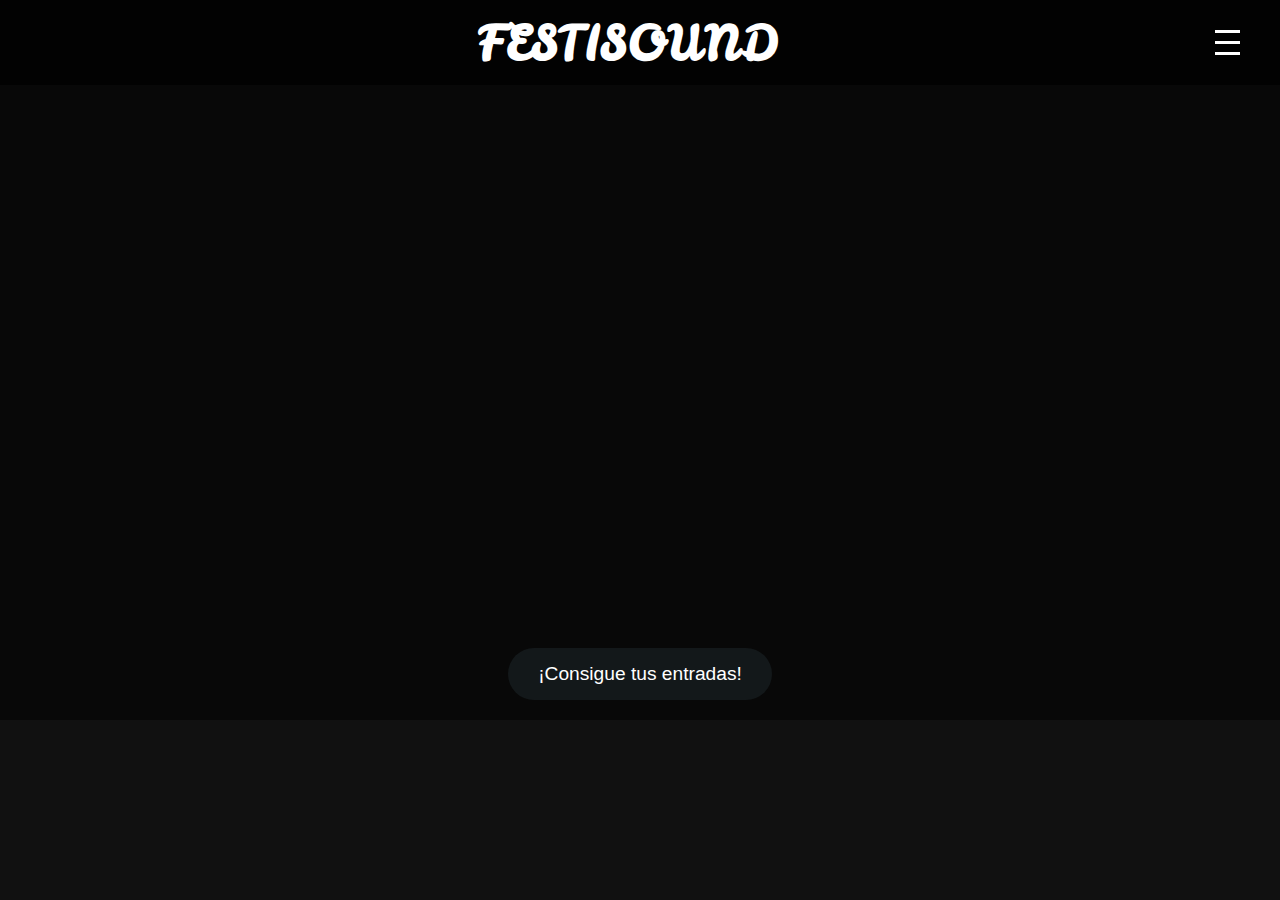
==== index.html @ f000fdb1 "html y css, seccion hero y header creado" ====
<!DOCTYPE html>
<html lang="es">
<head>
    <meta charset="UTF-8">
    <meta name="viewport" content="width=device-width, initial-scale=1.0">
    <title>Festisound Córdoba</title>
    <link rel="stylesheet" href="styles.css">
</head>
<body>
    <header>
        <nav>
            <div class="logo">
                <h1>FESTISOUND</h1>
            </div>
            <div class="menu-toggle" id="mobile-menu">
                <span class="bar"></span>
                <span class="bar"></span>
                <span class="bar"></span>
            </div>
            <ul class="nav-menu">
                <li><a href="#">INICIO</a></li>
                <li><a href="#">ARTISTAS</a></li>
                <li><a href="#">INFORMACIÓN</a></li>
                <li><a href="#">ENTRADAS</a></li>
            </ul>
        </nav>
    </header>

    <main>
        <section class="hero">
            <div class="hero-content">
                <button class="cta-btn">¡Consigue tus entradas!</button>
            </div>
        </section>
    </main>

    <script src="script.js"></script>
</body>
</html>
---- styles.css ----
/* Importación de fuentes */
@import url('https://fonts.googleapis.com/css2?family=Leckerli+One&display=swap');

/* General Reset */
* {
  margin: 0;
  padding: 0;
  box-sizing: border-box;
}

body {
  font-family: sans-serif;
  background-color: #111;
  color: #fff;
}

header {
  display: flex;
  justify-content: center;
  position: absolute;
  width: 100%;
  top: 0;
  left: 0;
  z-index: 100;
  background-color: rgba(0, 0, 0, 0.7);
  padding: 10px 0;
}

nav {
  display: flex;
  justify-content: space-between;
  align-items: center;
  width: 100%;
  padding: 0 40px;
  position: relative;
}

.logo {
  flex: 1;
  display: flex;
  justify-content: center;
}

.logo h1 {
  font-family: 'Leckerli One', sans-serif;
  font-size: 3rem;
  color: #fff;
}

.logo span {
  font-size: 1.2rem;
  color: #ddd;
  letter-spacing: 2px;
  text-transform: uppercase;
}

.menu-toggle {
  display: flex;
  flex-direction: column;
  cursor: pointer;
}

.menu-toggle .bar {
  height: 3px;
  width: 25px;
  background-color: #fff;
  margin: 4px 0;
}

.nav-menu {
  display: none;
  flex-direction: column;
  list-style: none;
  width: 100%;
  background-color: rgba(0, 0, 0, 0.8);
  position: absolute;
  top: 74px;
  left: 0;
  padding: 20px 0;
}

.nav-menu.active {
  display: flex;
}

.nav-menu li {
  text-align: center;
  margin: 15px 0;
}

.nav-menu a {
  text-decoration: none;
  color: #fff;
  font-size: 1.2rem;
  transition: color 0.3s;
  position: relative;
}

.nav-menu a:hover {
  color: #40e783;
}

.nav-menu a::after {
  position: absolute;
  content: "";
  background-color: #40e783;
  height: 3px;
  width: 100%;
  bottom: -5px;
  left: 0;
  scale: 0;
  transform-origin: left;
  transition: all 0.4s;
  -webkit-transition: all 0.4s;
  -moz-transition: all 0.4s;
  -ms-transition: all 0.4s;
  -o-transition: all 0.4s;
}

.nav-menu a:hover::after {
  scale: 1;
}

.hero {
  height: 80vh;
  background-image: url('image.jpg');
  background-size: cover;
  background-position: center;
  display: flex;
  justify-content: center;
  align-items: flex-end;
  position: relative;
}

.hero::before {
  content: '';
  position: absolute;
  top: 0;
  left: 0;
  width: 100%;
  height: 100%;
  background: rgba(0, 0, 0, 0.5);
}

.hero-content {
  position: relative;
  z-index: 1;
  margin-bottom: 20px;
}

.cta-btn {
  background-color: #13181a;
  border-radius: 45px;
  padding: 15px 30px;
  border: none;
  color: #fff;
  font-size: 1.2rem;
  cursor: pointer;
  transition: background-color 0.5s;
}

.cta-btn:hover {
  background-color: #182e2e;
}
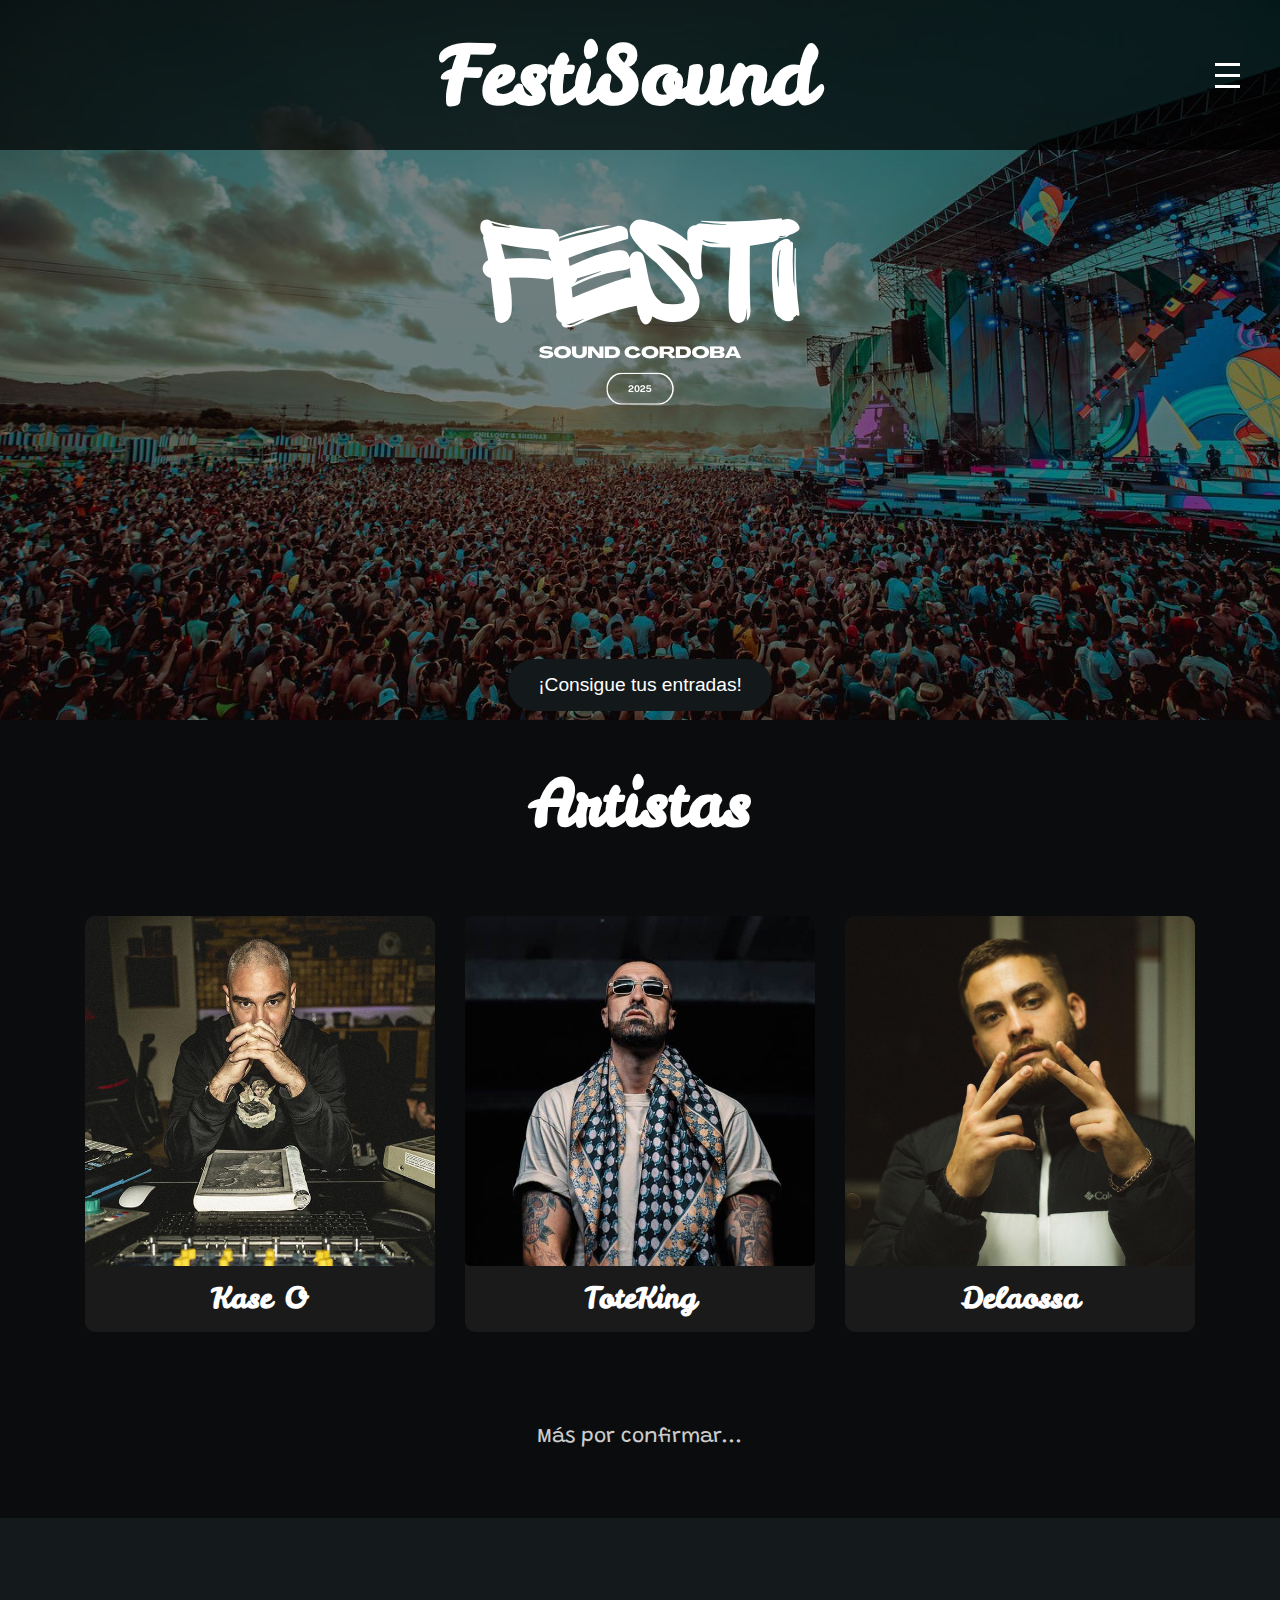
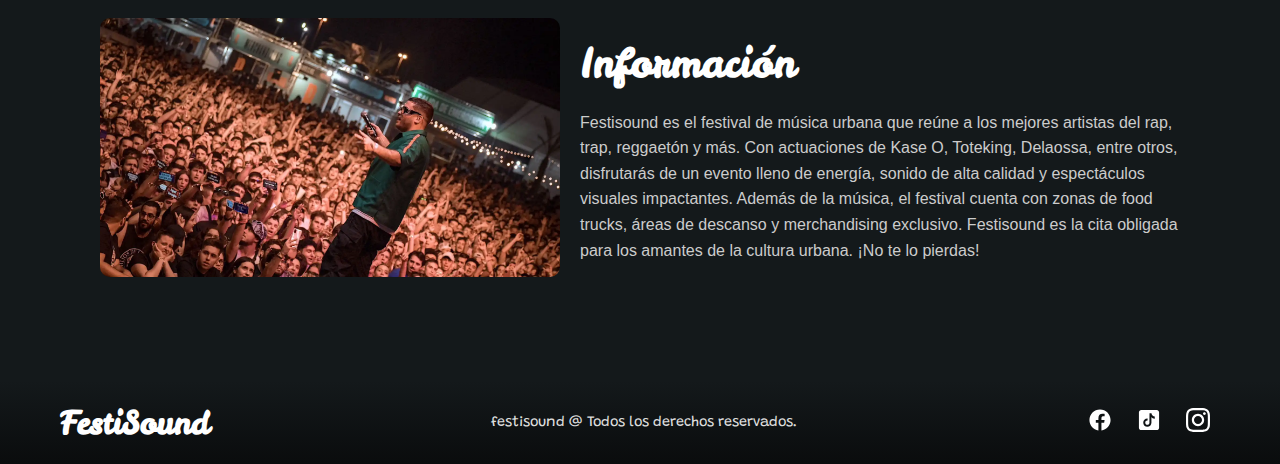
==== commit fbb23b45: "carpeta assets y pagina main finalizada" ====
--- a/index.html
+++ b/index.html
@@ -6,11 +6,14 @@
     <title>Festisound Córdoba</title>
     <link rel="stylesheet" href="styles.css">
 </head>
+
 <body>
     <header>
         <nav>
             <div class="logo">
-                <h1>FESTISOUND</h1>
+                <h1>
+                  FestiSound
+                </h1>
             </div>
             <div class="menu-toggle" id="mobile-menu">
                 <span class="bar"></span>
@@ -19,8 +22,8 @@
             </div>
             <ul class="nav-menu">
                 <li><a href="#">INICIO</a></li>
-                <li><a href="#">ARTISTAS</a></li>
-                <li><a href="#">INFORMACIÓN</a></li>
+                <li><a href="#artistas">ARTISTAS</a></li>
+                <li><a href="#info">INFORMACIÓN</a></li>
                 <li><a href="#">ENTRADAS</a></li>
             </ul>
         </nav>
@@ -29,10 +32,68 @@
     <main>
         <section class="hero">
             <div class="hero-content">
+                <h1 class="hero-title">
+                  <img src="assets/logo.png" alt="Logo">
+                </h1>
                 <button class="cta-btn">¡Consigue tus entradas!</button>
             </div>
         </section>
+
+
+        <section class="artists-section" id="artistas">
+          <h2>Artistas</h2>
+          
+          <div class="artists-container">
+            <div class="artist-card">
+              <img src="assets/kaseo.jpg" alt="Kase O">
+              <h3>Kase O</h3>
+            </div>
+            <div class="artist-card">
+              <img src="assets/toteking.jpeg" alt="Tote King">
+              <h3>ToteKing</h3>
+            </div>
+            <div class="artist-card">
+              <img src="assets/delaossa.jpg" alt="Delaossa">
+              <h3>Delaossa</h3>
+            </div>
+          </div>
+        
+          <p class="artists-subtitle">Más por confirmar...</p>
+        </section>        
+
+        <section class="info-section" id="info">
+          <div class="info-container">
+            <div class="info-image">
+              <img src="/assets/foto.webp" alt="Artista en concierto">
+            </div>
+            <div class="info-content">
+              <h2>Información</h2>
+              <p>
+                Festisound es el festival de música urbana que reúne a los mejores artistas del rap, trap, reggaetón y más. Con actuaciones de Kase O, Toteking, Delaossa, entre otros, disfrutarás de un evento lleno de energía, sonido de alta calidad y espectáculos visuales impactantes.
+
+                Además de la música, el festival cuenta con zonas de food trucks, áreas de descanso y merchandising exclusivo. Festisound es la cita obligada para los amantes de la cultura urbana. ¡No te lo pierdas!              </p>
+            </div>
+          </div>
+        </section>
+        
+        
     </main>
+
+    <footer class="footer">
+      <div class="footer-content">
+          <div class="footer-logo">
+              <h2>FestiSound</h2>
+          </div>
+          <div class="footer-info">
+              <p>festisound @ Todos los derechos reservados.</p>
+          </div>
+          <div class="footer-social">
+              <a href="#"><img src="/assets/facebook.svg" alt="Facebook"></a>
+              <a href="#"><img src="/assets/tiktok.svg" alt="TikTok"></a>
+              <a href="#"><img src="/assets/instagram.svg" alt="Instagram"></a>
+          </div>
+      </div>
+    </footer>
 
     <script src="script.js"></script>
 </body>
--- a/styles.css
+++ b/styles.css
@@ -1,5 +1,6 @@
 /* Importación de fuentes */
 @import url('https://fonts.googleapis.com/css2?family=Leckerli+One&display=swap');
+@import url('https://fonts.googleapis.com/css2?family=Dosis:wght@200..800&family=Grandstander:ital,wght@0,100..900;1,100..900&display=swap');
 
 /* General Reset */
 * {
@@ -9,7 +10,7 @@
 }
 
 body {
-  font-family: sans-serif;
+  font-family: 'Grandstander', sans-serif;
   background-color: #111;
   color: #fff;
 }
@@ -18,6 +19,7 @@
   display: flex;
   justify-content: center;
   position: absolute;
+  height: 150px;
   width: 100%;
   top: 0;
   left: 0;
@@ -43,9 +45,10 @@
 
 .logo h1 {
   font-family: 'Leckerli One', sans-serif;
-  font-size: 3rem;
-  color: #fff;
-}
+  font-size: 5rem;
+  color: #fff;
+}
+
 
 .logo span {
   font-size: 1.2rem;
@@ -54,6 +57,12 @@
   text-transform: uppercase;
 }
 
+@media (max-width: 768px) {
+  .logo h1 {
+    font-size: 2rem;
+  }
+}
+
 .menu-toggle {
   display: flex;
   flex-direction: column;
@@ -74,17 +83,32 @@
   width: 100%;
   background-color: rgba(0, 0, 0, 0.8);
   position: absolute;
-  top: 74px;
+  top: 140px;
   left: 0;
   padding: 20px 0;
 }
 
+@media (max-width: 768px) {
+  .nav-menu {
+    display: none;
+    flex-direction: column;
+    list-style: none;
+    width: 100%;
+    background-color: rgba(0, 0, 0, 0.8);
+    position: absolute;
+    top: 140px;
+    left: 0;
+    padding: 20px 0;
+  }
+}
+
 .nav-menu.active {
   display: flex;
 }
 
 .nav-menu li {
   text-align: center;
+  font-family: 'Grandstander';
   margin: 15px 0;
 }
 
@@ -122,13 +146,13 @@
 }
 
 .hero {
-  height: 80vh;
-  background-image: url('image.jpg');
+  height: 80vh; /* Mantén la altura de la hero */
+  background-image: url('assets/image.jpg');
   background-size: cover;
   background-position: center;
   display: flex;
-  justify-content: center;
-  align-items: flex-end;
+  justify-content: center; /* Centra horizontalmente */
+  align-items: center; /* Centra verticalmente */
   position: relative;
 }
 
@@ -143,9 +167,36 @@
 }
 
 .hero-content {
-  position: relative;
+  text-align: center; /* Centra el texto dentro del contenedor */
+  
   z-index: 1;
   margin-bottom: 20px;
+  display: flex;
+  flex-direction: column; /* Asegura que los elementos se apilen verticalmente */
+  align-items: center; /* Centra horizontalmente */
+}
+
+.hero-title {
+    font-family: 'Leckerli One', sans-serif; /* Asegúrate de usar la misma fuente que el logo */
+    font-size: 10rem; /* Ajusta el tamaño según sea necesario */
+    color: #fff; /* Color del texto */
+    margin-bottom: 20px; /* Espacio entre el título y el botón */
+}
+
+.hero-title img {
+  width: 100%;
+}
+
+@media (max-width:768px) {
+  .hero-title img {
+    display: none;
+  }
+}
+
+.hero-logo {
+    max-width: 100%; /* Asegúrate de que el logo no exceda el ancho de la pantalla */
+    height: auto; /* Mantiene la proporción del logo */
+    margin-bottom: 20px; /* Espacio entre el logo y el botón */
 }
 
 .cta-btn {
@@ -162,3 +213,198 @@
 .cta-btn:hover {
   background-color: #182e2e;
 }
+
+h1 {
+  font-family: 'Leckerli One';
+  text-align: center;
+  padding: 50px;
+}
+
+.artists-section {
+  text-align: center;
+  padding: 40px 20px;
+  background-color: #0a0c0d;
+  color: #fff;
+}
+
+.artists-section h2 {
+  font-family: 'Leckerli One', cursive;
+  font-size: 4rem;
+  margin-bottom: 20px;
+}
+
+.artists-container {
+  display: grid;
+  grid-template-columns: repeat(auto-fit, minmax(200px, 1fr));
+  padding: 50px;
+}
+
+.artist-card {
+  background-color: #1a1a1a;
+  border-radius: 10px;
+  overflow: hidden;
+  width: 100%;
+  text-align: center;
+  transition: transform 0.3s ease;
+  max-width: 350px;
+  margin: 0 auto;
+}
+
+.artist-card:hover {
+  transform: translateY(-5px);
+}
+
+.artist-card img {
+  width: 100%;
+  height: auto;
+  border-radius: 5px;
+}
+
+.artist-card h3 {
+  font-family: 'Leckerli One', cursive;
+  font-size: 1.8rem;
+  margin-top: 8px;
+  color: #fff;
+  padding-bottom: 15px;
+}
+
+.artists-subtitle {
+  font-family: 'Grandstander', cursive;
+  font-size: 1.3rem;
+  color: #ccc;
+  margin-top: 15px;
+  padding: 30px;
+}
+
+@media (max-width: 768px) {
+  .artists-section h2 {
+    font-size: 1.8rem;
+  }
+
+  .artist-card h3 {
+    font-size: 1.6rem;
+  }
+
+  .artist-card {
+    max-width: 80%;
+    margin-top: 20px;
+    margin-bottom: 20px;
+  }
+}
+
+.info-section {
+  padding: 100px;
+  background-color: #14191b;
+  color: #fff;
+}
+
+.info-container {
+  display: flex;
+  justify-content: space-between;
+  align-items: center;
+  max-width: 1200px;
+  margin: 0 auto;
+  gap: 20px;
+}
+
+.info-image img {
+  width: 100%;
+  height: auto;
+  border-radius: 10px;
+  max-width: 500px; /* Limitar el tamaño máximo de la imagen */
+}
+
+.info-content {
+  max-width: 600px;
+}
+
+.info-content h2 {
+  font-family: 'Leckerli One', cursive;
+  font-size: 2.5rem;
+  margin-bottom: 20px;
+}
+
+.info-content p {
+  font-family: sans-serif;
+  font-size: 1rem;
+  line-height: 1.6;
+  color: #ccc;
+}
+
+/* Responsivo para pantallas más pequeñas */
+@media (max-width: 768px) {
+  .info-container {
+    flex-direction: column;
+    text-align: center;
+  }
+
+  .info-image {
+    margin-bottom: 20px;
+  }
+
+  .info-content h2 {
+    font-size: 2rem;
+  }
+
+  .info-content p {
+    font-size: 0.9rem;
+  }
+}
+
+/* Footer */
+.footer {
+  background: linear-gradient(to top, #0a0c0d, #14191b); /* Gradiente de negro a transparente */
+  padding: 20px 0;
+  text-align: center;
+}
+
+.footer-content {
+  display: flex;
+  justify-content: space-between;
+  align-items: center;
+  max-width: 1200px;
+  margin: 0 auto;
+  padding: 0 20px;
+}
+
+.footer-logo h2 {
+  font-family: 'Leckerli One', cursive;
+  color: #fff;
+  font-size: 2rem;
+}
+
+.footer-info p {
+  color: #ddd;
+  font-size: 0.9rem;
+}
+
+.footer-social a {
+  margin: 0 10px;
+}
+
+.footer-social img {
+  width: 24px;
+  height: 24px;
+  transition: transform 0.3s ease;
+}
+
+.footer-social img:hover {
+  transform: scale(1.5);
+}
+
+img {
+  color: #fff;
+}
+
+/* Responsivo */
+@media (max-width: 768px) {
+  .footer-content {
+      flex-direction: column;
+  }
+  
+  .footer-logo,
+  .footer-info,
+  .footer-social {
+      margin-bottom: 10px;
+  }
+}
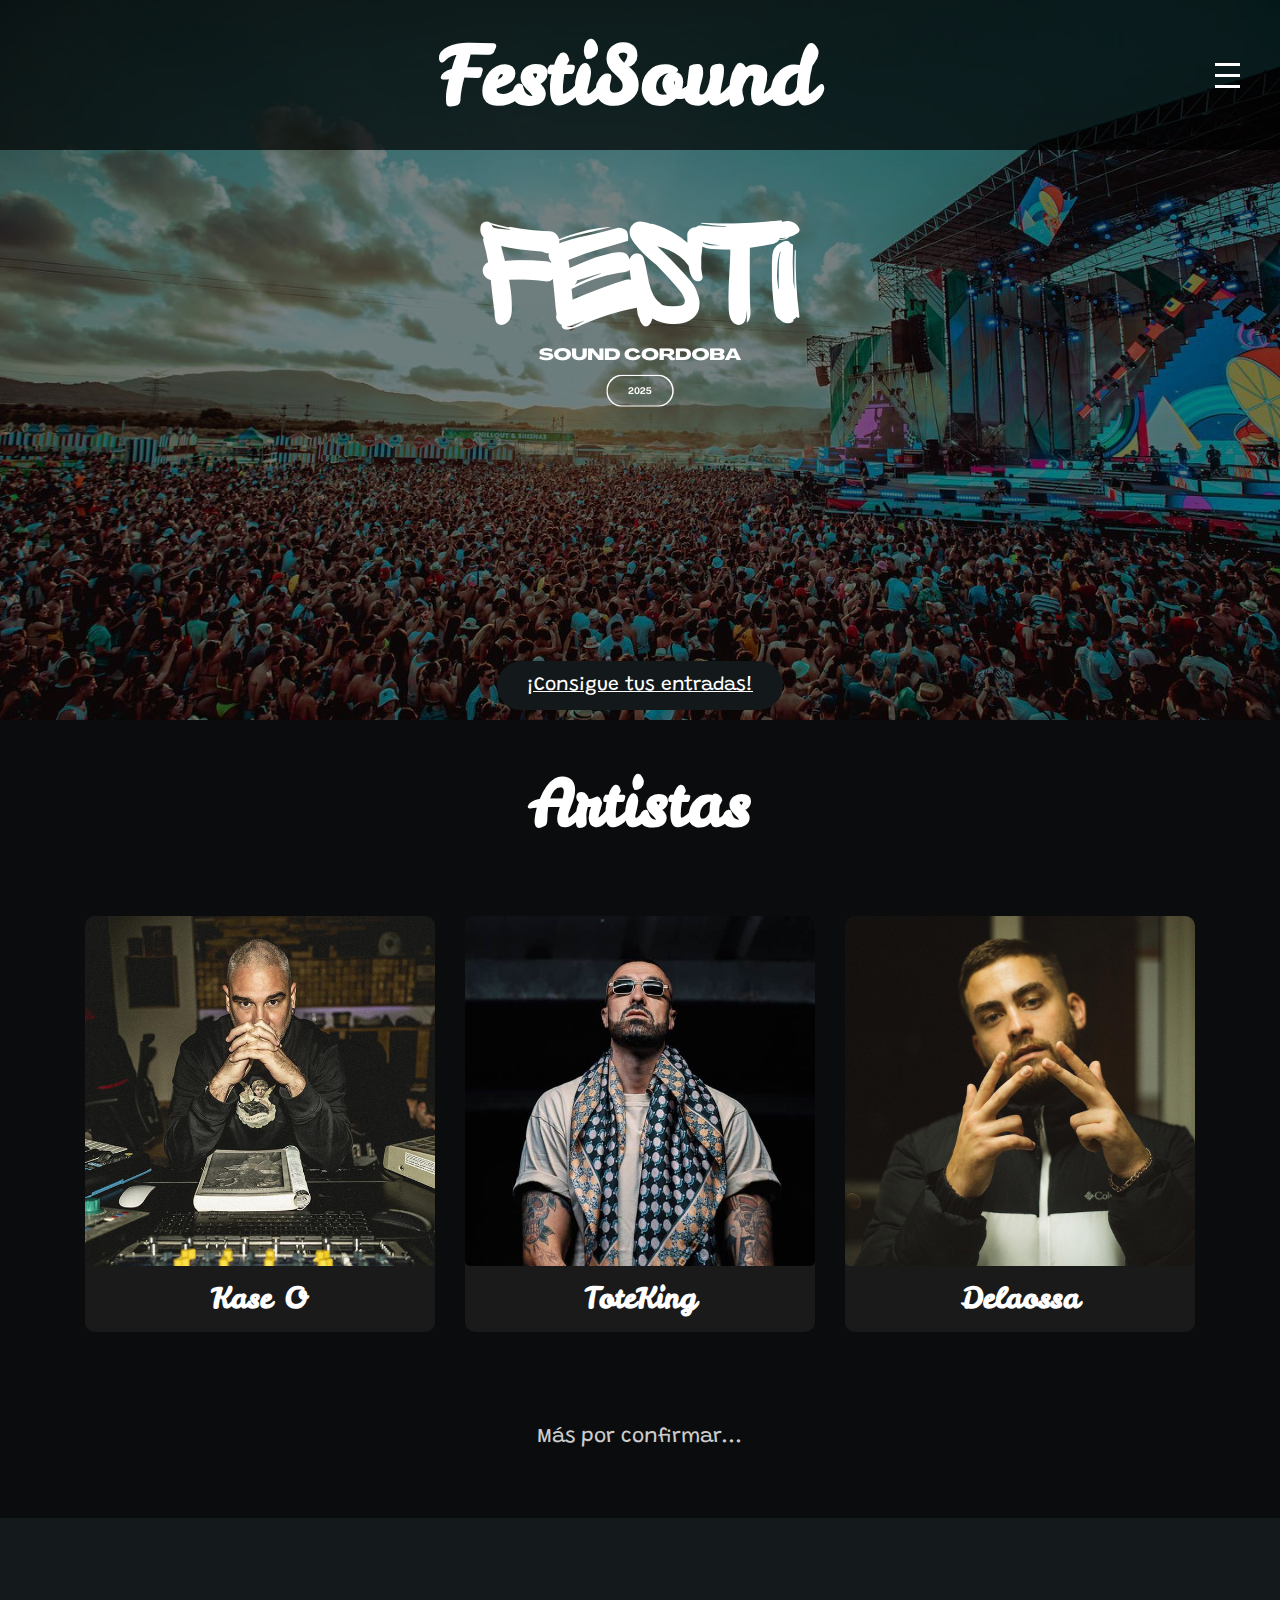
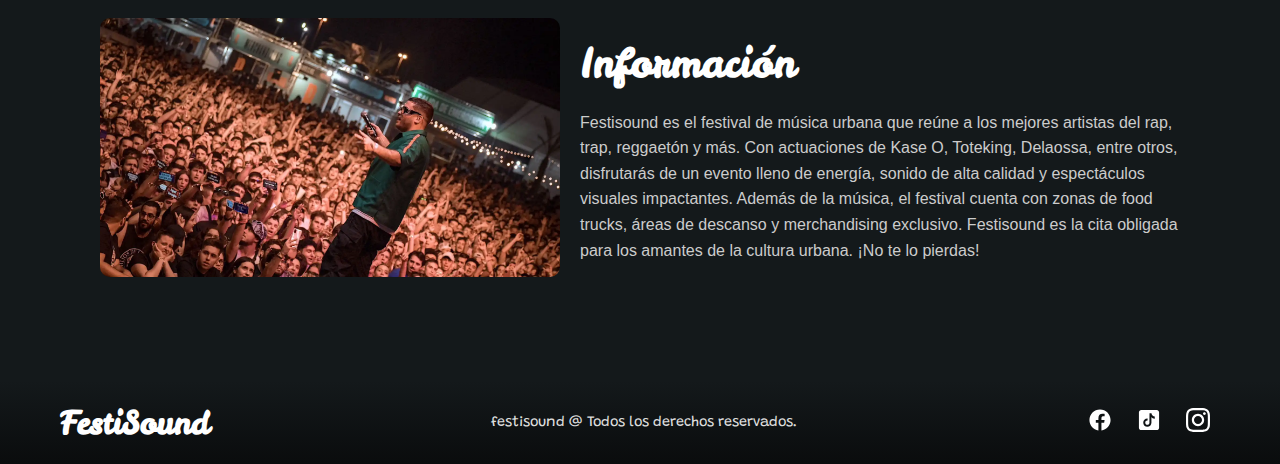
==== commit 94476633: "finalizacion web" ====
--- a/index.html
+++ b/index.html
@@ -24,7 +24,7 @@
                 <li><a href="#">INICIO</a></li>
                 <li><a href="#artistas">ARTISTAS</a></li>
                 <li><a href="#info">INFORMACIÓN</a></li>
-                <li><a href="#">ENTRADAS</a></li>
+                <li><a href="shopping.html">ENTRADAS</a></li>
             </ul>
         </nav>
     </header>
@@ -35,7 +35,7 @@
                 <h1 class="hero-title">
                   <img src="assets/logo.png" alt="Logo">
                 </h1>
-                <button class="cta-btn">¡Consigue tus entradas!</button>
+                <a href="shopping.html" class="cta-btn">¡Consigue tus entradas!</a>
             </div>
         </section>
 
--- a/styles.css
+++ b/styles.css
@@ -1,8 +1,6 @@
-/* Importación de fuentes */
 @import url('https://fonts.googleapis.com/css2?family=Leckerli+One&display=swap');
 @import url('https://fonts.googleapis.com/css2?family=Dosis:wght@200..800&family=Grandstander:ital,wght@0,100..900;1,100..900&display=swap');
 
-/* General Reset */
 * {
   margin: 0;
   padding: 0;
@@ -13,6 +11,9 @@
   font-family: 'Grandstander', sans-serif;
   background-color: #111;
   color: #fff;
+  display: flex;
+  flex-direction: column;
+  height: 100%;
 }
 
 header {
@@ -146,13 +147,13 @@
 }
 
 .hero {
-  height: 80vh; /* Mantén la altura de la hero */
+  height: 80vh;
   background-image: url('assets/image.jpg');
   background-size: cover;
   background-position: center;
   display: flex;
-  justify-content: center; /* Centra horizontalmente */
-  align-items: center; /* Centra verticalmente */
+  justify-content: center;
+  align-items: center;
   position: relative;
 }
 
@@ -167,20 +168,19 @@
 }
 
 .hero-content {
-  text-align: center; /* Centra el texto dentro del contenedor */
-  
+  text-align: center;
   z-index: 1;
   margin-bottom: 20px;
   display: flex;
-  flex-direction: column; /* Asegura que los elementos se apilen verticalmente */
-  align-items: center; /* Centra horizontalmente */
+  flex-direction: column;
+  align-items: center;
 }
 
 .hero-title {
-    font-family: 'Leckerli One', sans-serif; /* Asegúrate de usar la misma fuente que el logo */
-    font-size: 10rem; /* Ajusta el tamaño según sea necesario */
-    color: #fff; /* Color del texto */
-    margin-bottom: 20px; /* Espacio entre el título y el botón */
+    font-family: 'Leckerli One', sans-serif;
+    font-size: 10rem;
+    color: #fff;
+    margin-bottom: 20px;
 }
 
 .hero-title img {
@@ -194,9 +194,9 @@
 }
 
 .hero-logo {
-    max-width: 100%; /* Asegúrate de que el logo no exceda el ancho de la pantalla */
-    height: auto; /* Mantiene la proporción del logo */
-    margin-bottom: 20px; /* Espacio entre el logo y el botón */
+    max-width: 100%;
+    height: auto;
+    margin-bottom: 20px;
 }
 
 .cta-btn {
@@ -311,7 +311,7 @@
   width: 100%;
   height: auto;
   border-radius: 10px;
-  max-width: 500px; /* Limitar el tamaño máximo de la imagen */
+  max-width: 500px;
 }
 
 .info-content {
@@ -331,7 +331,6 @@
   color: #ccc;
 }
 
-/* Responsivo para pantallas más pequeñas */
 @media (max-width: 768px) {
   .info-container {
     flex-direction: column;
@@ -351,9 +350,8 @@
   }
 }
 
-/* Footer */
 .footer {
-  background: linear-gradient(to top, #0a0c0d, #14191b); /* Gradiente de negro a transparente */
+  background: linear-gradient(to top, #0a0c0d, #14191b);
   padding: 20px 0;
   text-align: center;
 }
@@ -396,7 +394,6 @@
   color: #fff;
 }
 
-/* Responsivo */
 @media (max-width: 768px) {
   .footer-content {
       flex-direction: column;
@@ -408,3 +405,150 @@
       margin-bottom: 10px;
   }
 }
+
+html, body {
+    height: 100%;
+}
+
+body {
+    display: flex;
+    flex-direction: column;
+}
+
+.container {
+    flex: 1;
+    background-color: #14191b;
+}
+
+.tickets-order-section {
+  text-align: center;
+  padding: 50px 30px;
+  background-image: url('assets/image.jpg');
+  background-size: cover;
+  background-position: center;
+  background-blend-mode: overlay;
+  background-color: rgba(0, 0, 0, 0.8);
+  color: #fff;
+  position: relative;
+  top: -55px; /* Mover la sección hacia arriba */
+}
+
+.tickets-order-section h2 {
+  font-family: 'Leckerli One', cursive;
+  font-size: 2.5rem;
+  margin-bottom: 40px;
+}
+
+.ticket-container {
+  display: grid;
+  grid-template-columns: repeat(auto-fit, minmax(250px, 1fr));
+  gap: 30px;
+  margin-bottom: 40px;
+}
+
+.ticket {
+  background-color: #0a0c0d;
+  border-radius: 15px;
+  text-align: center;
+  padding: 20px;
+  transition: transform 0.3s ease;
+}
+
+.ticket:hover {
+  transform: translateY(-10px);
+}
+
+.ticket-image {
+  width: 100%;
+  border-radius: 10px;
+  margin-bottom: 15px;
+}
+
+.ticket-info h3 {
+  font-family: 'Leckerli One', cursive;
+  font-size: 1.8rem;
+  color: #fff;
+}
+
+.ticket-info p {
+  font-size: 1.2rem;
+  color: #ccc;
+  margin: 10px 0;
+}
+
+.add-to-order {
+  padding: 10px 20px;
+  background-color: #060708;
+  color: #fff;
+  border: 1px solid white;
+  border-radius: 5px;
+  font-size: 1rem;
+  cursor: pointer;
+  margin-top: 15px;
+  transition: background-color 0.3s ease;
+}
+
+.add-to-order:hover {
+  background-color: #252c30;
+}
+
+#order-summary {
+  font-size: 1.2rem;
+  background-color: #0a0c0d;
+  padding: 25px;
+  border-radius: 10px;
+  margin-bottom: 30px;
+  max-width: 600px;
+  margin: 0 auto;
+  color: #ccc;
+}
+
+.order-buttons {
+  display: flex;
+  justify-content: center;
+  gap: 25px;
+  margin-top: 20px;
+}
+
+.btn {
+  padding: 12px 25px;
+  background-color: #060708;
+  color: #fff;
+  border: 1px solid white;
+  border-radius: 5px;
+  font-size: 1.2rem;
+  cursor: pointer;
+  transition: background-color 0.3s ease;
+}
+
+.btn:hover {
+  background-color: #252c30;
+}
+
+@media (max-width: 768px) {
+  .tickets-order-section h2 {
+      font-size: 2rem;
+  }
+
+  .ticket-info h3 {
+      font-size: 1.5rem;
+  }
+
+  .ticket-container {
+      grid-template-columns: repeat(auto-fit, minmax(200px, 1fr));
+  }
+
+  #order-summary {
+      font-size: 1rem;
+      padding: 15px;
+  }
+
+  .btn {
+      font-size: 1rem;
+      padding: 8px 15px;
+  }
+
+  .order-buttons {
+      gap: 15px;
+  }
+}
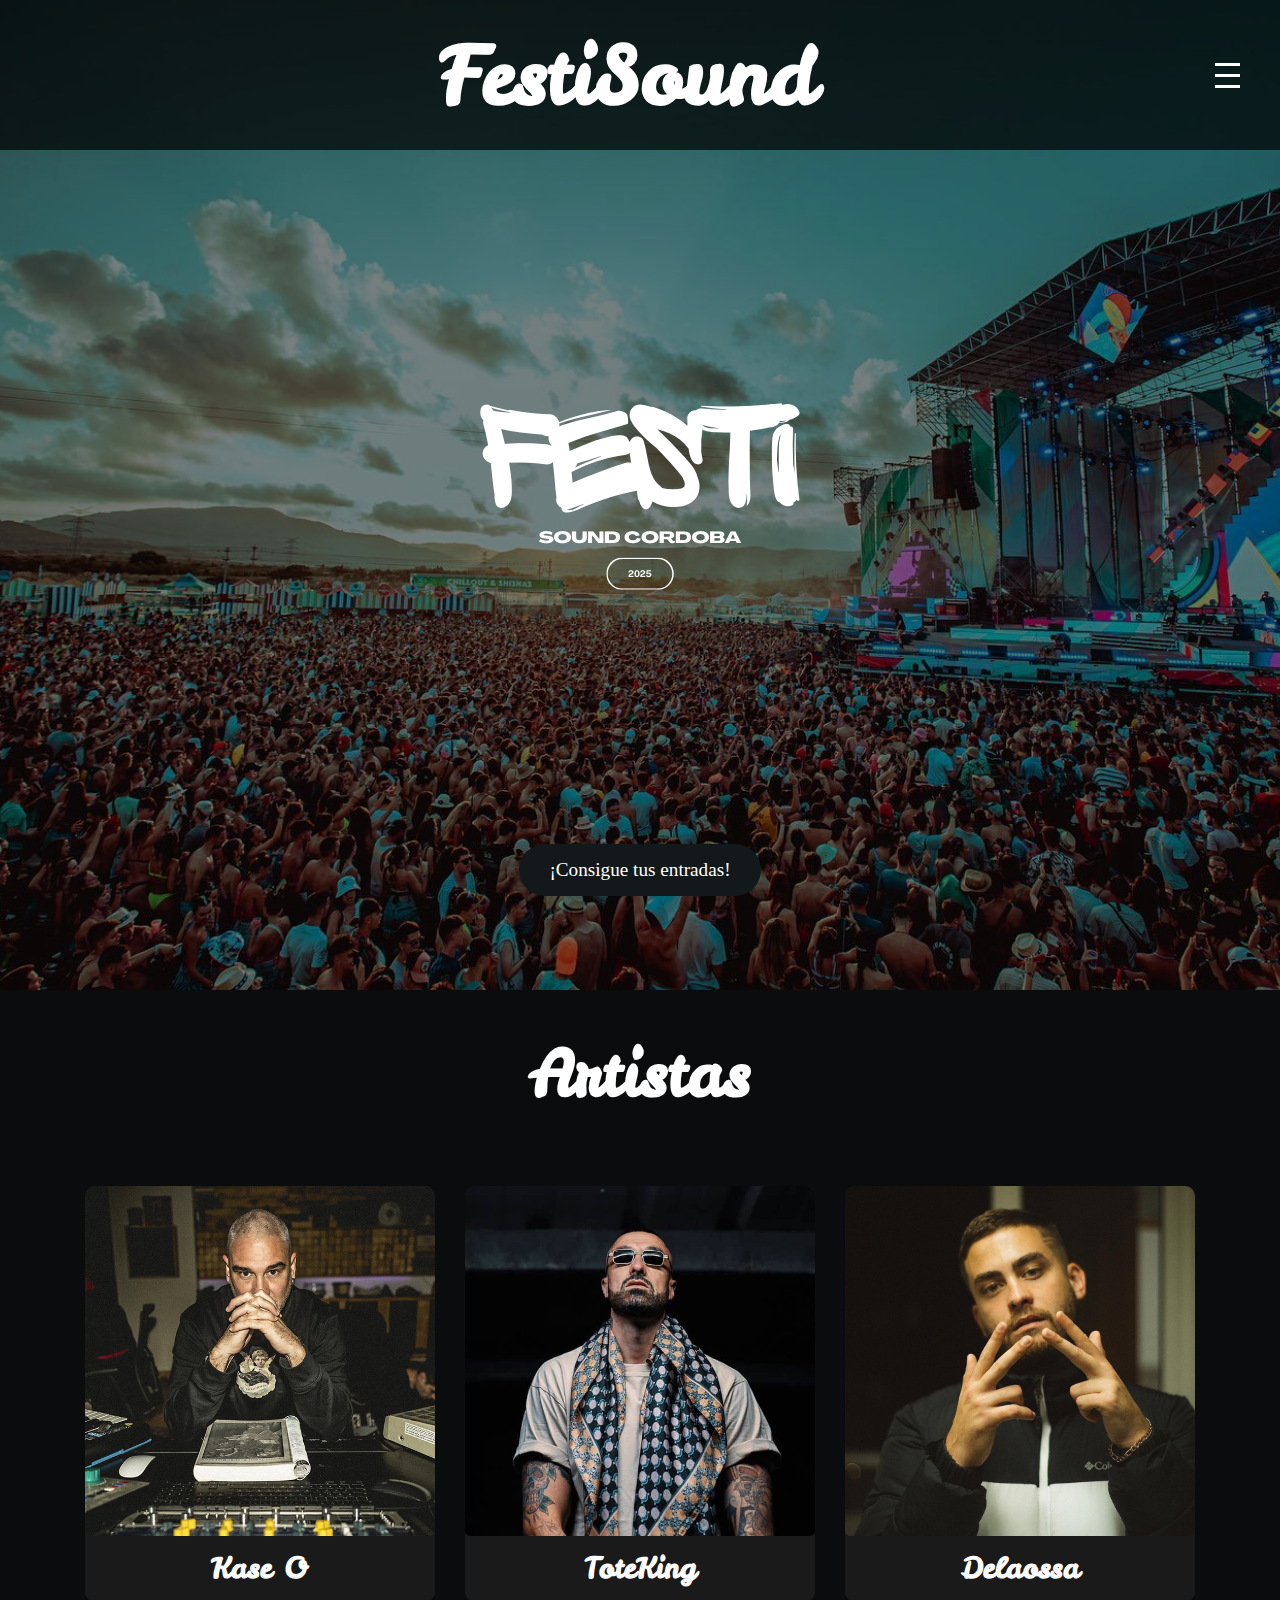
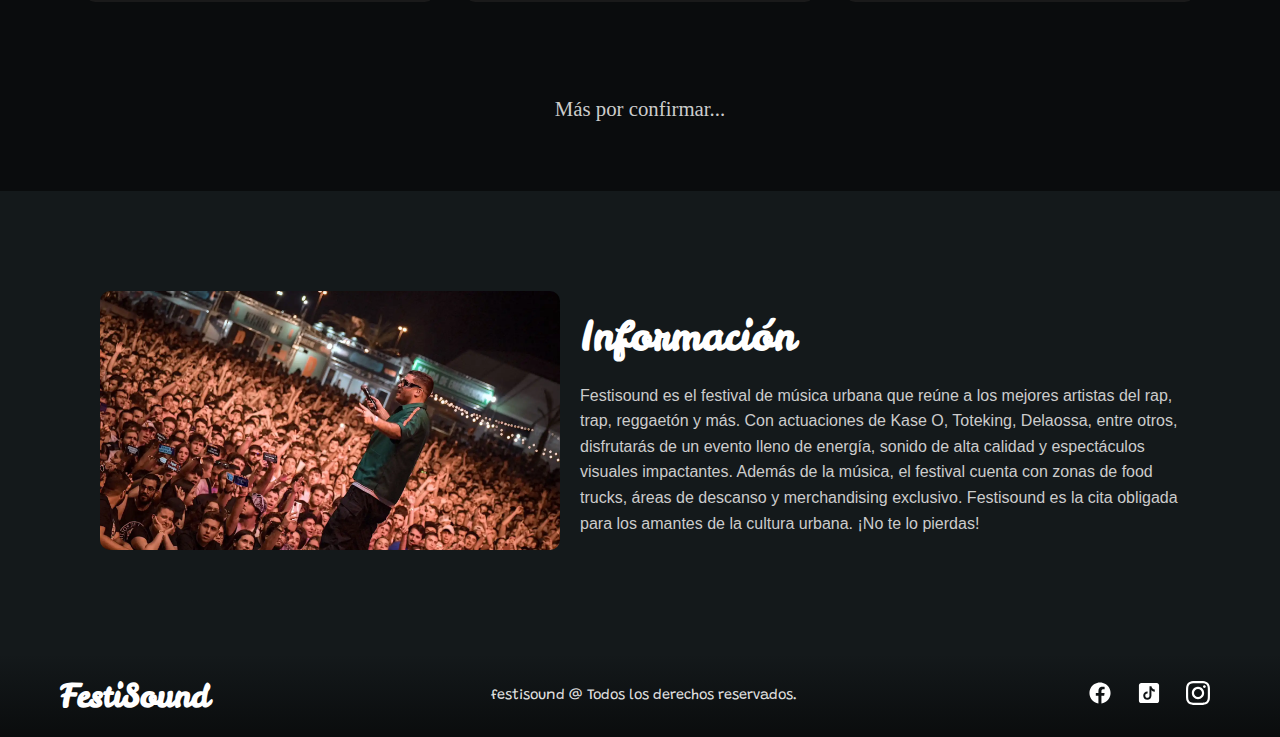
==== commit 84726319: "mejoras" ====
--- a/index.html
+++ b/index.html
@@ -35,7 +35,7 @@
                 <h1 class="hero-title">
                   <img src="assets/logo.png" alt="Logo">
                 </h1>
-                <a href="shopping.html" class="cta-btn">¡Consigue tus entradas!</a>
+                <a href="shopping.html" class="entradas-btn">¡Consigue tus entradas!</a>
             </div>
         </section>
 
--- a/styles.css
+++ b/styles.css
@@ -147,7 +147,7 @@
 }
 
 .hero {
-  height: 80vh;
+  height: 110vh;
   background-image: url('assets/image.jpg');
   background-size: cover;
   background-position: center;
@@ -184,13 +184,8 @@
 }
 
 .hero-title img {
-  width: 100%;
-}
-
-@media (max-width:768px) {
-  .hero-title img {
-    display: none;
-  }
+  margin-top: 200px;
+  width: 100%;
 }
 
 .hero-logo {
@@ -199,10 +194,13 @@
     margin-bottom: 20px;
 }
 
-.cta-btn {
+.entradas-btn {
   background-color: #13181a;
+  font-family: 'Segoe UI';
+  text-decoration: none;
   border-radius: 45px;
   padding: 15px 30px;
+  margin-bottom: 100px;
   border: none;
   color: #fff;
   font-size: 1.2rem;
@@ -210,7 +208,7 @@
   transition: background-color 0.5s;
 }
 
-.cta-btn:hover {
+.entradas-btn:hover {
   background-color: #182e2e;
 }
 
@@ -269,7 +267,7 @@
 }
 
 .artists-subtitle {
-  font-family: 'Grandstander', cursive;
+  font-family: 'Segoe UI', cursive;
   font-size: 1.3rem;
   color: #ccc;
   margin-top: 15px;
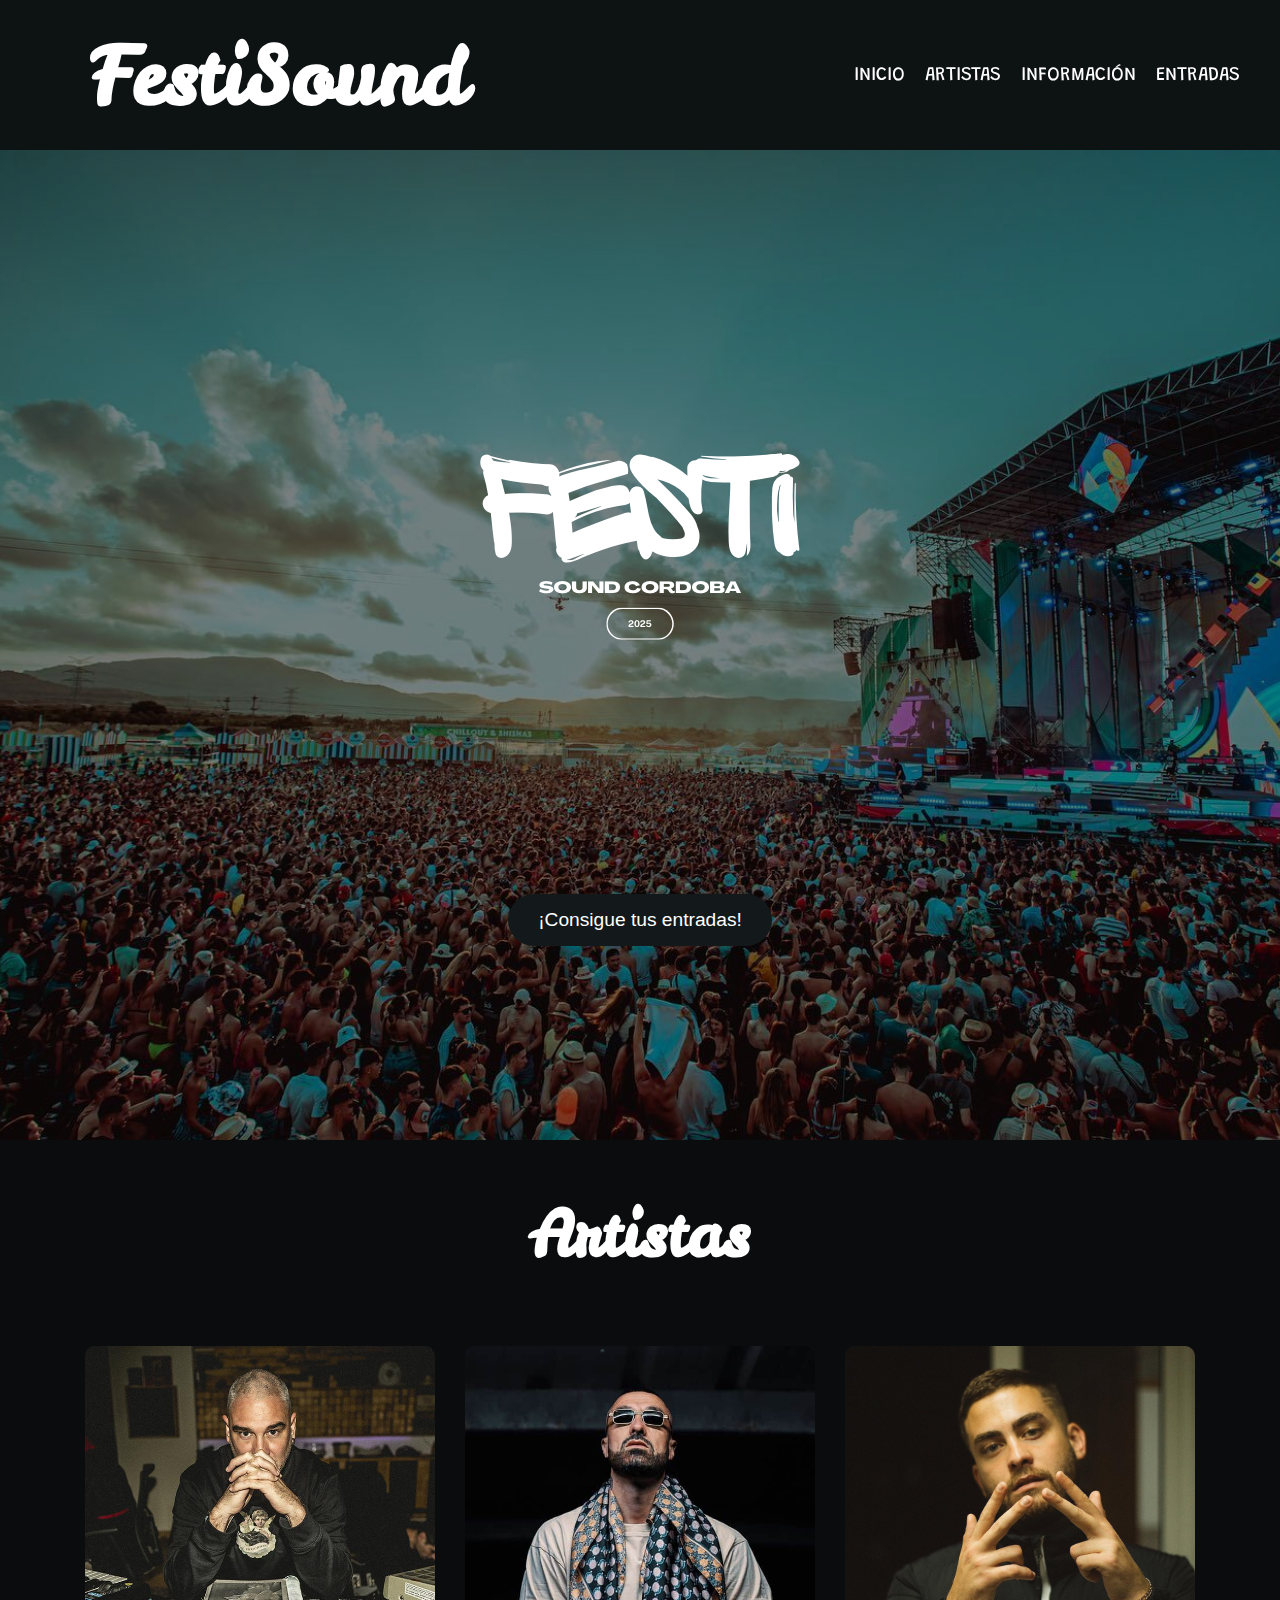
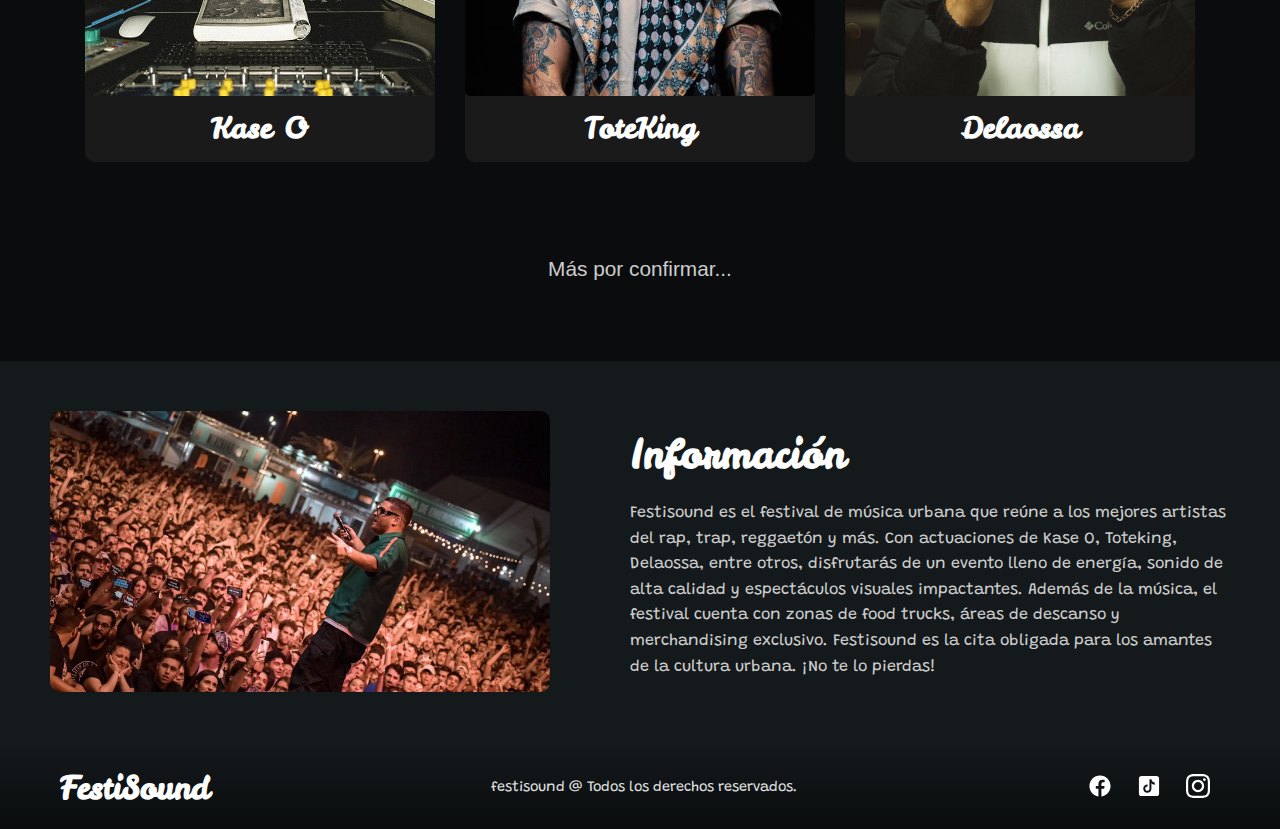
==== commit bb73f7ba: "mejoras realizadas" ====
--- a/index.html
+++ b/index.html
@@ -8,26 +8,26 @@
 </head>
 
 <body>
-    <header>
-        <nav>
-            <div class="logo">
-                <h1>
-                  FestiSound
-                </h1>
-            </div>
-            <div class="menu-toggle" id="mobile-menu">
-                <span class="bar"></span>
-                <span class="bar"></span>
-                <span class="bar"></span>
-            </div>
-            <ul class="nav-menu">
-                <li><a href="#">INICIO</a></li>
-                <li><a href="#artistas">ARTISTAS</a></li>
-                <li><a href="#info">INFORMACIÓN</a></li>
-                <li><a href="shopping.html">ENTRADAS</a></li>
-            </ul>
-        </nav>
-    </header>
+  <header>
+    <nav>
+        <div class="logo">
+            <h1>FestiSound</h1>
+        </div>
+        <div class="menu-toggle" id="mobile-menu">
+            <span class="bar"></span>
+            <span class="bar"></span>
+            <span class="bar"></span>
+        </div>
+        <!-- El menú se coloca directamente dentro del header para pantallas grandes -->
+        <ul class="nav-menu">
+            <li><a href="#">INICIO</a></li>
+            <li><a href="#artistas">ARTISTAS</a></li>
+            <li><a href="#info">INFORMACIÓN</a></li>
+            <li><a href="shopping.html">ENTRADAS</a></li>
+        </ul>
+    </nav>
+</header>
+
 
     <main>
         <section class="hero">
--- a/styles.css
+++ b/styles.css
@@ -1,5 +1,22 @@
 @import url('https://fonts.googleapis.com/css2?family=Leckerli+One&display=swap');
 @import url('https://fonts.googleapis.com/css2?family=Dosis:wght@200..800&family=Grandstander:ital,wght@0,100..900;1,100..900&display=swap');
+
+:root {
+  --background-color: #2c3c42;
+  --primary-color: #fff;
+  --secondary-color: #ddd;
+  --accent-color: #40e783;
+  --overlay-color: rgba(0, 0, 0, 0.7);
+  --card-background: #1a1a1a;
+  --header-height: 150px;
+  --font-family-main: 'Grandstander', sans-serif;
+  --font-family-heading: 'Leckerli One', cursive;
+  --font-size-title: 5rem;
+  --font-size-subtitle: 1.2rem;
+  --font-size-body: 1rem;
+  --padding-section: 50px;
+  --padding-container: 20px;
+}
 
 * {
   margin: 0;
@@ -7,27 +24,30 @@
   box-sizing: border-box;
 }
 
-body {
-  font-family: 'Grandstander', sans-serif;
-  background-color: #111;
-  color: #fff;
-  display: flex;
-  flex-direction: column;
-  height: 100%;
-}
-
 header {
   display: flex;
   justify-content: center;
-  position: absolute;
-  height: 150px;
+  position: fixed; /* Cambiado a fixed para que siga el scroll */
+  height: var(--header-height);
   width: 100%;
   top: 0;
   left: 0;
   z-index: 100;
-  background-color: rgba(0, 0, 0, 0.7);
+  background-color: var(--overlay-color);
   padding: 10px 0;
 }
+
+/* Ajusta el espacio del contenido principal para evitar que el header cubra el contenido */
+body {
+  padding-top: var(--header-height); /* Empuja el contenido hacia abajo */
+  font-family: var(--font-family-main);
+  background-color: var(--background-color);
+  color: var(--primary-color);
+  display: flex;
+  flex-direction: column;
+  height: 100%;
+}
+
 
 nav {
   display: flex;
@@ -39,57 +59,61 @@
 }
 
 .logo {
-  flex: 1;
+  /* flex: 1; */
   display: flex;
   justify-content: center;
 }
 
 .logo h1 {
-  font-family: 'Leckerli One', sans-serif;
-  font-size: 5rem;
-  color: #fff;
-}
-
+  font-family: var(--font-family-heading);
+  font-size: var(--font-size-title);
+  color: var(--primary-color);
+}
 
 .logo span {
-  font-size: 1.2rem;
-  color: #ddd;
+  font-size: var(--font-size-subtitle);
+  color: var(--secondary-color);
   letter-spacing: 2px;
   text-transform: uppercase;
 }
 
-@media (max-width: 768px) {
-  .logo h1 {
-    font-size: 2rem;
-  }
-}
-
 .menu-toggle {
   display: flex;
   flex-direction: column;
   cursor: pointer;
 }
 
-.menu-toggle .bar {
-  height: 3px;
-  width: 25px;
-  background-color: #fff;
-  margin: 4px 0;
-}
+
 
 .nav-menu {
-  display: none;
-  flex-direction: column;
   list-style: none;
-  width: 100%;
-  background-color: rgba(0, 0, 0, 0.8);
-  position: absolute;
-  top: 140px;
-  left: 0;
-  padding: 20px 0;
-}
-
-@media (max-width: 768px) {
+  display: flex;
+  gap: 20px;
+}
+
+@media (max-width:1024px) {
+  .logo h1 {
+    font-family: var(--font-family-heading);
+    font-size: 50px;
+    color: var(--primary-color);
+  }
+}
+
+@media (max-width:768px) {
+
+  .logo h1 {
+    font-family: var(--font-family-heading);
+    font-size: 40px;
+    color: var(--primary-color);
+  }
+
+  .menu-toggle .bar {
+    height: 3px;
+    width: 25px;
+    background-color: var(--primary-color);
+    margin: 4px 0;
+  }
+
   .nav-menu {
     display: none;
     flex-direction: column;
@@ -97,9 +121,10 @@
     width: 100%;
     background-color: rgba(0, 0, 0, 0.8);
     position: absolute;
-    top: 140px;
+    top: 108%;
     left: 0;
     padding: 20px 0;
+    z-index: 99;
   }
 }
 
@@ -109,26 +134,26 @@
 
 .nav-menu li {
   text-align: center;
-  font-family: 'Grandstander';
+  font-family: var(--font-family-main);
   margin: 15px 0;
 }
 
 .nav-menu a {
   text-decoration: none;
-  color: #fff;
-  font-size: 1.2rem;
+  color: var(--primary-color);
+  font-size: var(--font-size-subtitle);
   transition: color 0.3s;
   position: relative;
 }
 
 .nav-menu a:hover {
-  color: #40e783;
+  color: var(--accent-color);
 }
 
 .nav-menu a::after {
   position: absolute;
   content: "";
-  background-color: #40e783;
+  background-color: var(--accent-color);
   height: 3px;
   width: 100%;
   bottom: -5px;
@@ -136,10 +161,6 @@
   scale: 0;
   transform-origin: left;
   transition: all 0.4s;
-  -webkit-transition: all 0.4s;
-  -moz-transition: all 0.4s;
-  -ms-transition: all 0.4s;
-  -o-transition: all 0.4s;
 }
 
 .nav-menu a:hover::after {
@@ -177,33 +198,28 @@
 }
 
 .hero-title {
-    font-family: 'Leckerli One', sans-serif;
-    font-size: 10rem;
-    color: #fff;
-    margin-bottom: 20px;
-}
-
-.hero-title img {
-  margin-top: 200px;
-  width: 100%;
+  font-family: var(--font-family-heading);
+  font-size: 10rem;
+  color: var(--primary-color);
+  margin-bottom: 20px;
 }
 
 .hero-logo {
-    max-width: 100%;
-    height: auto;
-    margin-bottom: 20px;
+  max-width: 100%;
+  height: auto;
+  margin-bottom: 20px;
 }
 
 .entradas-btn {
   background-color: #13181a;
-  font-family: 'Segoe UI';
+  font-family: 'Segoe UI', sans-serif;
   text-decoration: none;
   border-radius: 45px;
   padding: 15px 30px;
   margin-bottom: 100px;
   border: none;
-  color: #fff;
-  font-size: 1.2rem;
+  color: var(--primary-color);
+  font-size: var(--font-size-subtitle);
   cursor: pointer;
   transition: background-color 0.5s;
 }
@@ -213,20 +229,20 @@
 }
 
 h1 {
-  font-family: 'Leckerli One';
+  font-family: var(--font-family-heading);
   text-align: center;
   padding: 50px;
 }
 
 .artists-section {
   text-align: center;
-  padding: 40px 20px;
+  padding: var(--padding-section) var(--padding-container);
   background-color: #0a0c0d;
-  color: #fff;
+  color: var(--primary-color);
 }
 
 .artists-section h2 {
-  font-family: 'Leckerli One', cursive;
+  font-family: var(--font-family-heading);
   font-size: 4rem;
   margin-bottom: 20px;
 }
@@ -234,11 +250,11 @@
 .artists-container {
   display: grid;
   grid-template-columns: repeat(auto-fit, minmax(200px, 1fr));
-  padding: 50px;
+  padding: var(--padding-section);
 }
 
 .artist-card {
-  background-color: #1a1a1a;
+  background-color: var(--card-background);
   border-radius: 10px;
   overflow: hidden;
   width: 100%;
@@ -259,41 +275,25 @@
 }
 
 .artist-card h3 {
-  font-family: 'Leckerli One', cursive;
+  font-family: var(--font-family-heading);
   font-size: 1.8rem;
   margin-top: 8px;
-  color: #fff;
+  color: var(--primary-color);
   padding-bottom: 15px;
 }
 
 .artists-subtitle {
-  font-family: 'Segoe UI', cursive;
+  font-family: 'Segoe UI', sans-serif;
   font-size: 1.3rem;
   color: #ccc;
   margin-top: 15px;
   padding: 30px;
 }
 
-@media (max-width: 768px) {
-  .artists-section h2 {
-    font-size: 1.8rem;
-  }
-
-  .artist-card h3 {
-    font-size: 1.6rem;
-  }
-
-  .artist-card {
-    max-width: 80%;
-    margin-top: 20px;
-    margin-bottom: 20px;
-  }
-}
-
 .info-section {
-  padding: 100px;
+  padding: var(--padding-section);
   background-color: #14191b;
-  color: #fff;
+  color: var(--primary-color);
 }
 
 .info-container {
@@ -317,35 +317,16 @@
 }
 
 .info-content h2 {
-  font-family: 'Leckerli One', cursive;
+  font-family: var(--font-family-heading);
   font-size: 2.5rem;
   margin-bottom: 20px;
 }
 
 .info-content p {
-  font-family: sans-serif;
-  font-size: 1rem;
+  font-family: var(--font-family-main);
+  font-size: var(--font-size-body);
   line-height: 1.6;
   color: #ccc;
-}
-
-@media (max-width: 768px) {
-  .info-container {
-    flex-direction: column;
-    text-align: center;
-  }
-
-  .info-image {
-    margin-bottom: 20px;
-  }
-
-  .info-content h2 {
-    font-size: 2rem;
-  }
-
-  .info-content p {
-    font-size: 0.9rem;
-  }
 }
 
 .footer {
@@ -360,12 +341,12 @@
   align-items: center;
   max-width: 1200px;
   margin: 0 auto;
-  padding: 0 20px;
+  padding: 0 var(--padding-container);
 }
 
 .footer-logo h2 {
-  font-family: 'Leckerli One', cursive;
-  color: #fff;
+  font-family: var(--font-family-heading);
+  color: var(--primary-color);
   font-size: 2rem;
 }
 
@@ -388,51 +369,21 @@
   transform: scale(1.5);
 }
 
-img {
-  color: #fff;
-}
-
-@media (max-width: 768px) {
-  .footer-content {
-      flex-direction: column;
-  }
-  
-  .footer-logo,
-  .footer-info,
-  .footer-social {
-      margin-bottom: 10px;
-  }
-}
-
-html, body {
-    height: 100%;
-}
-
-body {
-    display: flex;
-    flex-direction: column;
-}
-
-.container {
-    flex: 1;
-    background-color: #14191b;
-}
-
 .tickets-order-section {
   text-align: center;
-  padding: 50px 30px;
+  padding: var(--padding-section) var(--padding-container);
   background-image: url('assets/image.jpg');
   background-size: cover;
   background-position: center;
   background-blend-mode: overlay;
-  background-color: rgba(0, 0, 0, 0.8);
-  color: #fff;
+  background-color: var(--overlay-color);
+  color: var(--primary-color);
   position: relative;
-  top: -55px; /* Mover la sección hacia arriba */
+  top: -55px;
 }
 
 .tickets-order-section h2 {
-  font-family: 'Leckerli One', cursive;
+  font-family: var(--font-family-heading);
   font-size: 2.5rem;
   margin-bottom: 40px;
 }
@@ -441,112 +392,5 @@
   display: grid;
   grid-template-columns: repeat(auto-fit, minmax(250px, 1fr));
   gap: 30px;
-  margin-bottom: 40px;
-}
-
-.ticket {
-  background-color: #0a0c0d;
-  border-radius: 15px;
-  text-align: center;
-  padding: 20px;
-  transition: transform 0.3s ease;
-}
-
-.ticket:hover {
-  transform: translateY(-10px);
-}
-
-.ticket-image {
-  width: 100%;
-  border-radius: 10px;
-  margin-bottom: 15px;
-}
-
-.ticket-info h3 {
-  font-family: 'Leckerli One', cursive;
-  font-size: 1.8rem;
-  color: #fff;
-}
-
-.ticket-info p {
-  font-size: 1.2rem;
-  color: #ccc;
-  margin: 10px 0;
-}
-
-.add-to-order {
-  padding: 10px 20px;
-  background-color: #060708;
-  color: #fff;
-  border: 1px solid white;
-  border-radius: 5px;
-  font-size: 1rem;
-  cursor: pointer;
-  margin-top: 15px;
-  transition: background-color 0.3s ease;
-}
-
-.add-to-order:hover {
-  background-color: #252c30;
-}
-
-#order-summary {
-  font-size: 1.2rem;
-  background-color: #0a0c0d;
-  padding: 25px;
-  border-radius: 10px;
-  margin-bottom: 30px;
-  max-width: 600px;
-  margin: 0 auto;
-  color: #ccc;
-}
-
-.order-buttons {
-  display: flex;
-  justify-content: center;
-  gap: 25px;
-  margin-top: 20px;
-}
-
-.btn {
-  padding: 12px 25px;
-  background-color: #060708;
-  color: #fff;
-  border: 1px solid white;
-  border-radius: 5px;
-  font-size: 1.2rem;
-  cursor: pointer;
-  transition: background-color 0.3s ease;
-}
-
-.btn:hover {
-  background-color: #252c30;
-}
-
-@media (max-width: 768px) {
-  .tickets-order-section h2 {
-      font-size: 2rem;
-  }
-
-  .ticket-info h3 {
-      font-size: 1.5rem;
-  }
-
-  .ticket-container {
-      grid-template-columns: repeat(auto-fit, minmax(200px, 1fr));
-  }
-
-  #order-summary {
-      font-size: 1rem;
-      padding: 15px;
-  }
-
-  .btn {
-      font-size: 1rem;
-      padding: 8px 15px;
-  }
-
-  .order-buttons {
-      gap: 15px;
-  }
-}
+  padding: var(--padding-section);
+}
